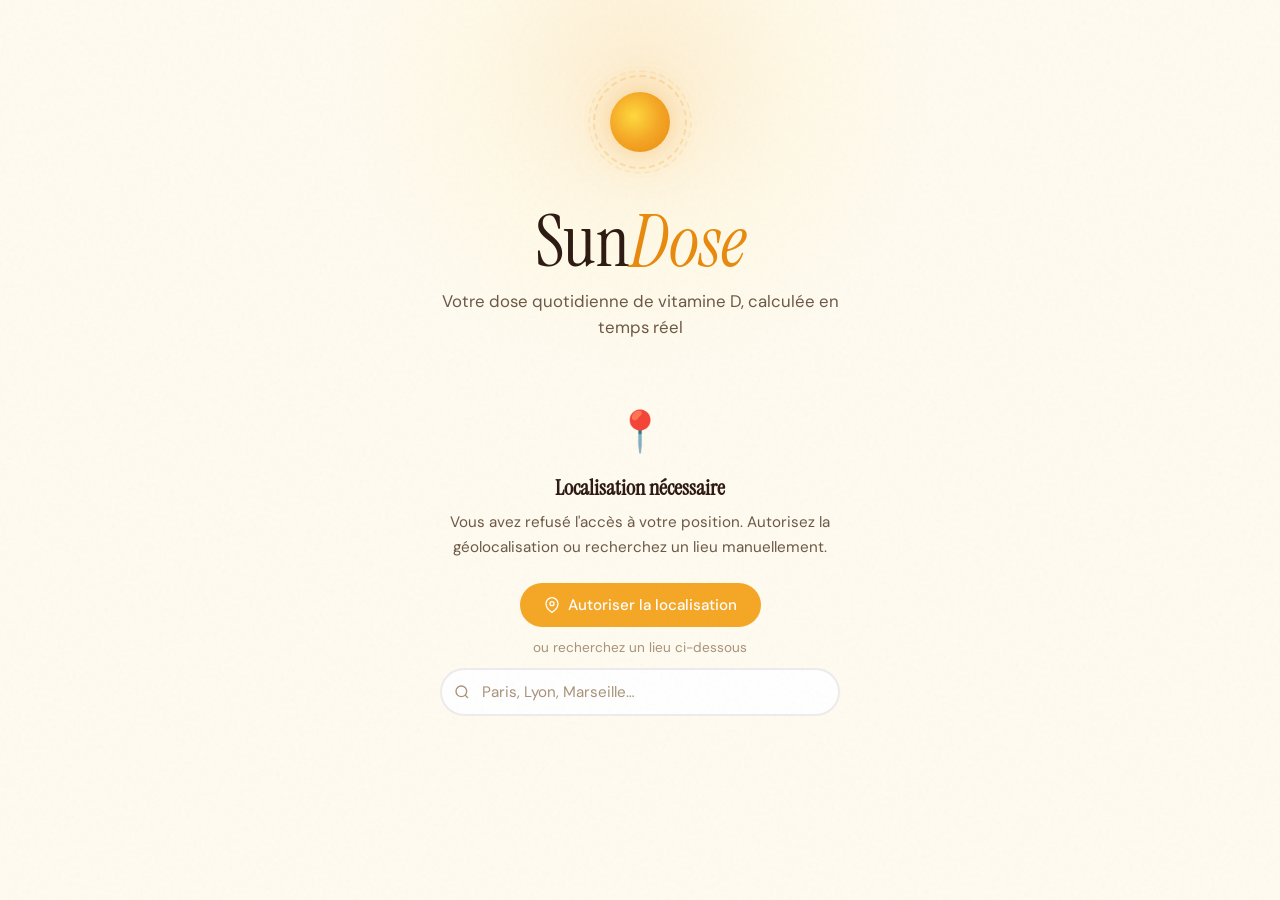
==== index.html @ 243904f8 "Refactor: split monolithic HTML into multi-file ES module structure - Extract CSS to styles/main.css" ====
<!DOCTYPE html>
<html lang="fr">
<head>
  <meta charset="UTF-8">
  <meta name="viewport" content="width=device-width, initial-scale=1.0">
  <title>SunDose — Votre dose quotidienne de vitamine D</title>
  <link href="https://fonts.googleapis.com/css2?family=Instrument+Serif:ital@0;1&family=DM+Sans:ital,opsz,wght@0,9..40,300;0,9..40,400;0,9..40,500;0,9..40,600;1,9..40,300;1,9..40,400&display=swap" rel="stylesheet">
  <link rel="stylesheet" href="styles/main.css">
</head>
<body>

<div class="hero">
  <div class="sun-visual">
    <div class="sun-rays"></div>
    <div class="sun-core"></div>
  </div>
  <h1>Sun<em>Dose</em></h1>
  <p class="subtitle">Votre dose quotidienne de vitamine D, calculée en temps réel</p>
</div>

<div class="container" id="app">
  <div class="loading-state" id="loading">
    <div class="loading-spinner"></div>
    <p>Recherche de votre position…</p>
  </div>
</div>

<script type="module" src="js/main.js"></script>
</body>
</html>
---- styles/main.css ----
:root {
  --sun: #F5A623;
  --sun-glow: #FFD93D;
  --sun-deep: #E8890C;
  --sky-day: #87CEEB;
  --sky-golden: #FDB777;
  --sky-night: #1a1a2e;
  --bg: #FFFBF0;
  --bg-card: #FFFFFF;
  --text: #2C1810;
  --text-soft: #6B5744;
  --text-muted: #A89279;
  --green: #4CAF50;
  --green-bg: #E8F5E9;
  --red: #E57373;
  --red-bg: #FFEBEE;
  --orange: #FF9800;
  --orange-bg: #FFF3E0;
  --radius: 20px;
  --shadow: 0 4px 24px rgba(44,24,16,0.06);
  --shadow-lg: 0 12px 48px rgba(44,24,16,0.1);
}

* { margin:0; padding:0; box-sizing:border-box; }

body {
  font-family: 'DM Sans', sans-serif;
  background: var(--bg);
  color: var(--text);
  min-height: 100vh;
  overflow-x: hidden;
}

/* Grain overlay */
body::after {
  content: '';
  position: fixed;
  top: 0; left: 0; right: 0; bottom: 0;
  background-image: url("data:image/svg+xml,%3Csvg viewBox='0 0 256 256' xmlns='http://www.w3.org/2000/svg'%3E%3Cfilter id='n'%3E%3CfeTurbulence type='fractalNoise' baseFrequency='0.9' numOctaves='4' stitchTiles='stitch'/%3E%3C/filter%3E%3Crect width='100%25' height='100%25' filter='url(%23n)' opacity='0.04'/%3E%3C/svg%3E");
  pointer-events: none;
  z-index: 9999;
}

.hero {
  position: relative;
  padding: 3rem 1.5rem 2rem;
  text-align: center;
  overflow: hidden;
}

.hero::before {
  content: '';
  position: absolute;
  top: -60%; left: 50%; transform: translateX(-50%);
  width: 600px; height: 600px;
  background: radial-gradient(circle, rgba(245,166,35,0.15) 0%, rgba(255,217,61,0.05) 40%, transparent 70%);
  border-radius: 50%;
  animation: pulse 6s ease-in-out infinite;
}

@keyframes pulse {
  0%, 100% { transform: translateX(-50%) scale(1); opacity: 0.8; }
  50% { transform: translateX(-50%) scale(1.1); opacity: 1; }
}

.hero h1 {
  font-family: 'Instrument Serif', serif;
  font-size: clamp(2.5rem, 7vw, 4.5rem);
  font-weight: 400;
  line-height: 1.05;
  position: relative;
  color: var(--text);
  margin-bottom: 0.5rem;
}

.hero h1 em {
  color: var(--sun-deep);
  font-style: italic;
}

.hero .subtitle {
  font-size: 1.05rem;
  color: var(--text-soft);
  max-width: 420px;
  margin: 0 auto;
  line-height: 1.6;
  position: relative;
}

.container {
  max-width: 560px;
  margin: 0 auto;
  padding: 0 1.5rem 4rem;
}

/* Sun animation */
.sun-visual {
  width: 100px; height: 100px;
  margin: 1.5rem auto 2rem;
  position: relative;
}

.sun-core {
  width: 60px; height: 60px;
  background: radial-gradient(circle at 40% 40%, var(--sun-glow), var(--sun), var(--sun-deep));
  border-radius: 50%;
  position: absolute;
  top: 50%; left: 50%;
  transform: translate(-50%, -50%);
  box-shadow: 0 0 30px rgba(245,166,35,0.4), 0 0 60px rgba(245,166,35,0.15);
  animation: sunGlow 3s ease-in-out infinite;
}

@keyframes sunGlow {
  0%, 100% { box-shadow: 0 0 30px rgba(245,166,35,0.4), 0 0 60px rgba(245,166,35,0.15); }
  50% { box-shadow: 0 0 40px rgba(245,166,35,0.5), 0 0 80px rgba(245,166,35,0.2); }
}

.sun-rays {
  position: absolute;
  top: 50%; left: 50%;
  transform: translate(-50%, -50%);
  width: 100px; height: 100px;
  animation: rotateSlow 20s linear infinite;
}

@keyframes rotateSlow { to { transform: translate(-50%, -50%) rotate(360deg); } }

.sun-rays::before, .sun-rays::after {
  content: '';
  position: absolute;
  top: 50%; left: 50%;
  width: 90px; height: 90px;
  transform: translate(-50%, -50%);
  border-radius: 50%;
  border: 2px dashed rgba(245,166,35,0.25);
}

.sun-rays::after { width: 100px; height: 100px; border-color: rgba(245,166,35,0.12); }

/* Loading */
.loading-state {
  text-align: center;
  padding: 3rem 1rem;
}

.loading-spinner {
  width: 40px; height: 40px;
  border: 3px solid rgba(245,166,35,0.2);
  border-top-color: var(--sun);
  border-radius: 50%;
  animation: spin 1s linear infinite;
  margin: 0 auto 1rem;
}

@keyframes spin { to { transform: rotate(360deg); } }

.loading-state p { color: var(--text-muted); font-size: 0.95rem; }

/* Status card */
.status-card {
  background: var(--bg-card);
  border-radius: var(--radius);
  padding: 2rem;
  box-shadow: var(--shadow-lg);
  margin-bottom: 1.5rem;
  position: relative;
  overflow: hidden;
  animation: slideUp 0.6s ease-out;
}

@keyframes slideUp {
  from { opacity: 0; transform: translateY(20px); }
  to { opacity: 1; transform: translateY(0); }
}

.status-card.active::before {
  content: '';
  position: absolute;
  top: 0; left: 0; right: 0;
  height: 4px;
  background: linear-gradient(90deg, var(--green), #81C784);
}

.status-card.inactive::before {
  content: '';
  position: absolute;
  top: 0; left: 0; right: 0;
  height: 4px;
  background: linear-gradient(90deg, var(--orange), var(--red));
}

.status-badge {
  display: inline-flex;
  align-items: center;
  gap: 8px;
  padding: 6px 14px;
  border-radius: 100px;
  font-size: 0.85rem;
  font-weight: 500;
  margin-bottom: 1rem;
}

.status-badge.available { background: var(--green-bg); color: #2E7D32; }
.status-badge.unavailable { background: var(--orange-bg); color: #E65100; }

.status-badge .dot {
  width: 8px; height: 8px;
  border-radius: 50%;
}

.status-badge.available .dot {
  background: var(--green);
  animation: blink 2s ease-in-out infinite;
}

.status-badge.unavailable .dot { background: var(--orange); }

@keyframes blink {
  0%, 100% { opacity: 1; }
  50% { opacity: 0.3; }
}

.status-main {
  font-family: 'Instrument Serif', serif;
  font-size: 1.8rem;
  line-height: 1.2;
  margin-bottom: 0.5rem;
}

.status-detail {
  color: var(--text-soft);
  font-size: 0.95rem;
  line-height: 1.6;
}

/* Chart card */
.elevation-meter {
  background: var(--bg-card);
  border-radius: var(--radius);
  padding: 1.5rem 2rem 1rem;
  box-shadow: var(--shadow);
  margin-bottom: 1.5rem;
  animation: slideUp 0.7s ease-out;
}

.meter-label {
  font-size: 0.8rem;
  text-transform: uppercase;
  letter-spacing: 0.08em;
  color: var(--text-muted);
  margin-bottom: 0.5rem;
  font-weight: 500;
}

.chart-container {
  position: relative;
  width: 100%;
}

.chart-container svg {
  width: 100%;
  height: auto;
  display: block;
}

.chart-legend {
  display: flex;
  gap: 1.2rem;
  flex-wrap: wrap;
  margin-top: 0.5rem;
  padding: 0 4px;
}

.chart-legend-item {
  display: flex;
  align-items: center;
  gap: 6px;
  font-size: 0.75rem;
  color: var(--text-soft);
}

.chart-legend-item .swatch {
  width: 12px;
  height: 3px;
  border-radius: 2px;
  flex-shrink: 0;
}

.chart-values {
  display: flex;
  gap: 1.5rem;
  margin-bottom: 0.8rem;
}

.chart-value-block {
  display: flex;
  flex-direction: column;
}

.chart-value-num {
  font-family: 'Instrument Serif', serif;
  font-size: 1.6rem;
  color: var(--text);
  line-height: 1.1;
}

.chart-value-label {
  font-size: 0.75rem;
  color: var(--text-muted);
}

/* Timeline accordion */
.timeline-card {
  background: var(--bg-card);
  border-radius: var(--radius);
  padding: 1.5rem 2rem;
  box-shadow: var(--shadow);
  margin-bottom: 1.5rem;
  animation: slideUp 0.8s ease-out;
}

.timeline-title {
  font-size: 0.8rem;
  text-transform: uppercase;
  letter-spacing: 0.08em;
  color: var(--text-muted);
  margin-bottom: 1.2rem;
  font-weight: 500;
}

.timeline-row {
  border-bottom: 1px solid rgba(0,0,0,0.04);
}

.timeline-row:last-child { border-bottom: none; }

.timeline-header {
  display: flex;
  align-items: center;
  padding: 0.7rem 0;
  cursor: pointer;
  user-select: none;
  transition: background 0.15s;
  border-radius: 6px;
  margin: 0 -6px;
  padding-left: 6px;
  padding-right: 6px;
}

.timeline-header:hover {
  background: rgba(0,0,0,0.02);
}

.timeline-info { flex: 1; }

.timeline-date {
  font-weight: 500;
  font-size: 0.95rem;
  color: var(--text);
}

.timeline-hours {
  font-size: 0.85rem;
  color: var(--text-soft);
  margin-top: 2px;
}

.timeline-duration {
  font-size: 0.85rem;
  color: var(--text-muted);
  text-align: right;
  font-weight: 500;
  margin-right: 4px;
}

.timeline-chevron {
  width: 20px;
  height: 20px;
  flex-shrink: 0;
  color: var(--text-muted);
  transition: transform 0.25s ease;
}

.timeline-row.open .timeline-chevron {
  transform: rotate(180deg);
}

.timeline-detail {
  max-height: 0;
  overflow: hidden;
  transition: max-height 0.3s ease, padding 0.3s ease;
  padding: 0 6px;
}

.timeline-row.open .timeline-detail {
  max-height: 300px;
  padding: 0 6px 0.8rem 6px;
}

.timeline-detail-inner {
  background: rgba(0,0,0,0.015);
  border-radius: 8px;
  padding: 0.8rem 1rem;
  font-size: 0.84rem;
  line-height: 1.55;
  color: var(--text-soft);
  margin-left: 0;
}

.timeline-detail-inner .detail-row {
  display: flex;
  align-items: baseline;
  gap: 6px;
  margin-bottom: 4px;
}

.timeline-detail-inner .detail-row:last-child { margin-bottom: 0; }

.detail-icon {
  flex-shrink: 0;
  font-size: 0.85rem;
}

/* Info section */
.info-card {
  background: var(--bg-card);
  border-radius: var(--radius);
  padding: 1.5rem 2rem;
  box-shadow: var(--shadow);
  animation: slideUp 0.9s ease-out;
}

.info-card .meter-label { margin-bottom: 0.8rem; }

.info-item {
  display: flex;
  gap: 0.75rem;
  padding: 0.6rem 0;
}

.info-item .icon { font-size: 1.1rem; flex-shrink: 0; margin-top: 2px; }

.info-item p {
  font-size: 0.9rem;
  color: var(--text-soft);
  line-height: 1.55;
}

/* Phototype selector */
.phototype-bar {
  background: var(--bg-card);
  border-radius: var(--radius);
  padding: 1rem 1.5rem;
  box-shadow: var(--shadow);
  margin-bottom: 1.5rem;
  animation: slideUp 0.5s ease-out;
}

.phototype-bar .meter-label { margin-bottom: 0.6rem; }

.phototype-options {
  display: flex;
  gap: 6px;
  flex-wrap: wrap;
}

.phototype-btn {
  flex: 1;
  min-width: 44px;
  padding: 8px 4px;
  border: 2px solid transparent;
  border-radius: 12px;
  cursor: pointer;
  text-align: center;
  transition: all 0.2s ease;
  background: #F8F4EE;
  font-family: 'DM Sans', sans-serif;
  font-size: 0.72rem;
  line-height: 1.3;
  color: var(--text-soft);
}

.phototype-btn:hover { background: #F0EAE0; }

.phototype-btn.active {
  border-color: var(--sun-deep);
  background: #FFF8EE;
  color: var(--text);
  font-weight: 600;
}

.phototype-dot {
  width: 22px; height: 22px;
  border-radius: 50%;
  margin: 0 auto 4px;
  border: 2px solid rgba(255,255,255,0.8);
  box-shadow: 0 1px 3px rgba(0,0,0,0.12);
}

.phototype-info {
  font-size: 0.78rem;
  color: var(--text-muted);
  margin-top: 0.5rem;
  line-height: 1.4;
}

/* Score gauge */
.score-card {
  background: var(--bg-card);
  border-radius: var(--radius);
  padding: 1.5rem 2rem;
  box-shadow: var(--shadow);
  margin-bottom: 1.5rem;
  animation: slideUp 0.65s ease-out;
  text-align: center;
}

.score-ring {
  position: relative;
  width: 130px; height: 130px;
  margin: 0.5rem auto 0.8rem;
}

.score-ring svg { width: 100%; height: 100%; transform: rotate(-90deg); }

.score-ring .score-num {
  position: absolute;
  inset: 0;
  display: flex;
  flex-direction: column;
  align-items: center;
  justify-content: center;
  font-family: 'Instrument Serif', serif;
  font-size: 2.4rem;
  color: var(--text);
  line-height: 1;
}

.score-ring .score-label {
  font-family: 'DM Sans', sans-serif;
  font-size: 0.7rem;
  color: var(--text-muted);
  text-transform: uppercase;
  letter-spacing: 0.06em;
  margin-top: 2px;
}

.score-desc {
  font-size: 0.88rem;
  color: var(--text-soft);
  line-height: 1.45;
}

.score-breakdown {
  display: flex;
  justify-content: center;
  gap: 1.5rem;
  margin-top: 0.8rem;
  font-size: 0.78rem;
  color: var(--text-muted);
}

.score-breakdown span { display: flex; align-items: center; gap: 4px; }

/* Location */
.location-bar {
  display: flex;
  align-items: center;
  justify-content: center;
  gap: 6px;
  font-size: 0.85rem;
  color: var(--text-muted);
  margin-bottom: 2rem;
  padding: 8px 16px;
  background: rgba(255,255,255,0.7);
  border-radius: 100px;
  width: fit-content;
  margin-left: auto;
  margin-right: auto;
  animation: slideUp 0.5s ease-out;
}

.location-bar svg { width: 14px; height: 14px; }

/* Error state */
.error-state {
  text-align: center;
  padding: 2rem;
}

.error-state .emoji { font-size: 2.5rem; margin-bottom: 1rem; }
.error-state h3 { font-family: 'Instrument Serif', serif; font-size: 1.4rem; margin-bottom: 0.5rem; }
.error-state p { color: var(--text-soft); font-size: 0.95rem; line-height: 1.6; margin-bottom: 1.5rem; }

.btn-retry {
  display: inline-flex;
  align-items: center;
  gap: 8px;
  padding: 12px 24px;
  background: var(--sun);
  color: white;
  border: none;
  border-radius: 100px;
  font-size: 0.95rem;
  font-weight: 500;
  cursor: pointer;
  font-family: inherit;
  transition: all 0.2s;
}

.btn-retry:hover { background: var(--sun-deep); transform: translateY(-1px); }

/* Day names */
.day-label { font-weight: 600; }

/* Search location */
.location-search {
  position: relative;
  display: flex;
  align-items: center;
  gap: 8px;
  margin-bottom: 2rem;
  max-width: 460px;
  margin-left: auto;
  margin-right: auto;
  animation: slideUp 0.5s ease-out;
}

.search-wrapper {
  flex: 1;
  position: relative;
}

.search-input {
  width: 100%;
  padding: 12px 16px 12px 40px;
  border: 2px solid rgba(44,24,16,0.08);
  border-radius: 100px;
  font-family: inherit;
  font-size: 0.95rem;
  color: var(--text);
  background: var(--bg-card);
  outline: none;
  transition: border-color 0.2s, box-shadow 0.2s;
}

.search-input:focus {
  border-color: var(--sun);
  box-shadow: 0 0 0 4px rgba(245,166,35,0.1);
}

.search-input::placeholder { color: var(--text-muted); }

.search-icon {
  position: absolute;
  left: 14px;
  top: 50%;
  transform: translateY(-50%);
  color: var(--text-muted);
  pointer-events: none;
}

.search-results {
  position: absolute;
  top: calc(100% + 6px);
  left: 0; right: 0;
  background: var(--bg-card);
  border-radius: 16px;
  box-shadow: var(--shadow-lg);
  z-index: 100;
  overflow: hidden;
  max-height: 280px;
  overflow-y: auto;
}

.search-result-item {
  padding: 12px 16px;
  cursor: pointer;
  transition: background 0.15s;
  border-bottom: 1px solid rgba(0,0,0,0.04);
  display: flex;
  align-items: center;
  gap: 10px;
}

.search-result-item:last-child { border-bottom: none; }
.search-result-item:hover { background: rgba(245,166,35,0.06); }

.search-result-item .result-icon {
  width: 32px; height: 32px;
  border-radius: 8px;
  background: var(--orange-bg);
  display: flex;
  align-items: center;
  justify-content: center;
  font-size: 0.85rem;
  flex-shrink: 0;
}

.search-result-item .result-info { flex: 1; min-width: 0; }

.search-result-item .result-name {
  font-size: 0.9rem;
  font-weight: 500;
  color: var(--text);
  white-space: nowrap;
  overflow: hidden;
  text-overflow: ellipsis;
}

.search-result-item .result-detail {
  font-size: 0.78rem;
  color: var(--text-muted);
  white-space: nowrap;
  overflow: hidden;
  text-overflow: ellipsis;
}

.btn-geolocate {
  width: 44px; height: 44px;
  border-radius: 50%;
  border: 2px solid rgba(44,24,16,0.08);
  background: var(--bg-card);
  cursor: pointer;
  display: flex;
  align-items: center;
  justify-content: center;
  color: var(--text-soft);
  transition: all 0.2s;
  flex-shrink: 0;
}

.btn-geolocate:hover {
  border-color: var(--sun);
  color: var(--sun-deep);
  background: rgba(245,166,35,0.05);
}

.btn-geolocate.active {
  border-color: var(--sun);
  background: var(--orange-bg);
  color: var(--sun-deep);
}

.search-loading {
  padding: 16px;
  text-align: center;
  color: var(--text-muted);
  font-size: 0.85rem;
}

@media (max-width: 480px) {
  .hero { padding: 2rem 1rem 1.5rem; }
  .container { padding: 0 1rem 3rem; }
  .status-card, .elevation-meter, .timeline-card, .info-card { padding: 1.25rem 1.5rem; }
}
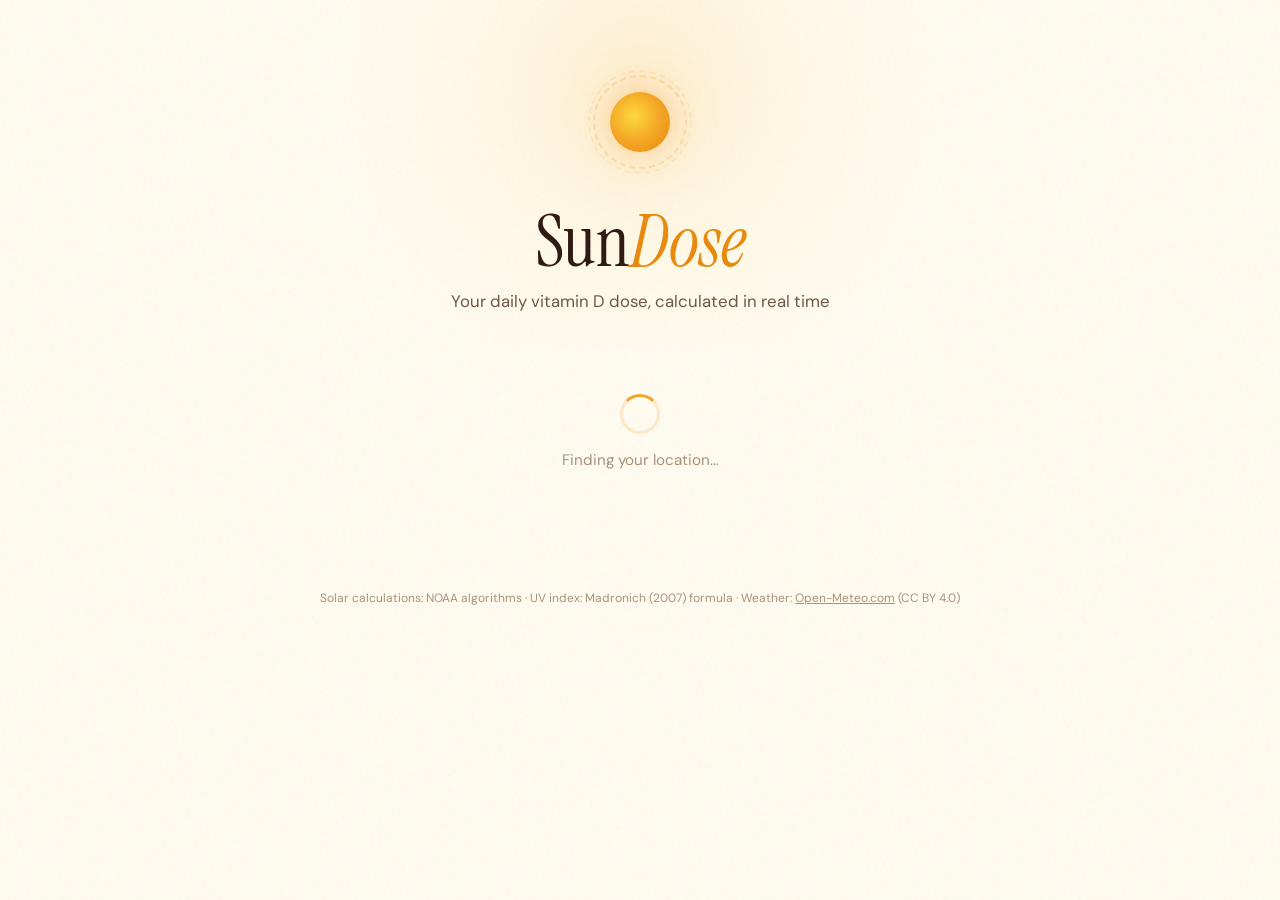
==== commit 0fa7c653: "1.0" ====
--- a/index.html
+++ b/index.html
@@ -1,11 +1,20 @@
 <!DOCTYPE html>
-<html lang="fr">
+<html lang="en">
 <head>
   <meta charset="UTF-8">
   <meta name="viewport" content="width=device-width, initial-scale=1.0">
-  <title>SunDose — Votre dose quotidienne de vitamine D</title>
+  <title>SunDose — Your daily vitamin D dose</title>
   <link href="https://fonts.googleapis.com/css2?family=Instrument+Serif:ital@0;1&family=DM+Sans:ital,opsz,wght@0,9..40,300;0,9..40,400;0,9..40,500;0,9..40,600;1,9..40,300;1,9..40,400&display=swap" rel="stylesheet">
   <link rel="stylesheet" href="styles/main.css">
+  <script type="application/ld+json">
+  {
+    "@context": "https://schema.org",
+    "@type": "WebSite",
+    "name": "SunDose",
+    "url": "https://www.sundose.org/",
+    "description": "Your daily vitamin D dose, calculated in real time"
+  }
+  </script>
 </head>
 <body>
 
@@ -15,16 +24,20 @@
     <div class="sun-core"></div>
   </div>
   <h1>Sun<em>Dose</em></h1>
-  <p class="subtitle">Votre dose quotidienne de vitamine D, calculée en temps réel</p>
+  <p class="subtitle">Your daily vitamin D dose, calculated in real time</p>
 </div>
 
 <div class="container" id="app">
   <div class="loading-state" id="loading">
     <div class="loading-spinner"></div>
-    <p>Recherche de votre position…</p>
+    <p>Finding your location…</p>
   </div>
 </div>
 
 <script type="module" src="js/main.js"></script>
+
+<footer class="app-footer">
+  Solar calculations: NOAA algorithms &middot; UV index: Madronich (2007) formula &middot; Weather: <a href="https://open-meteo.com/" target="_blank">Open-Meteo.com</a> (CC BY 4.0)
+</footer>
 </body>
 </html>
--- a/styles/main.css
+++ b/styles/main.css
@@ -429,6 +429,7 @@
   padding: 1.5rem 2rem;
   box-shadow: var(--shadow);
   animation: slideUp 0.9s ease-out;
+  margin-bottom: 1.5rem;
 }
 
 .info-card .meter-label { margin-bottom: 0.8rem; }
@@ -750,6 +751,15 @@
   font-size: 0.85rem;
 }
 
+.app-footer {
+  text-align: center;
+  font-size: 0.75rem;
+  color: var(--text-muted);
+  margin-top: 0.5rem;
+  padding-bottom: 2rem;
+}
+.app-footer a { color: inherit; }
+
 @media (max-width: 480px) {
   .hero { padding: 2rem 1rem 1.5rem; }
   .container { padding: 0 1rem 3rem; }
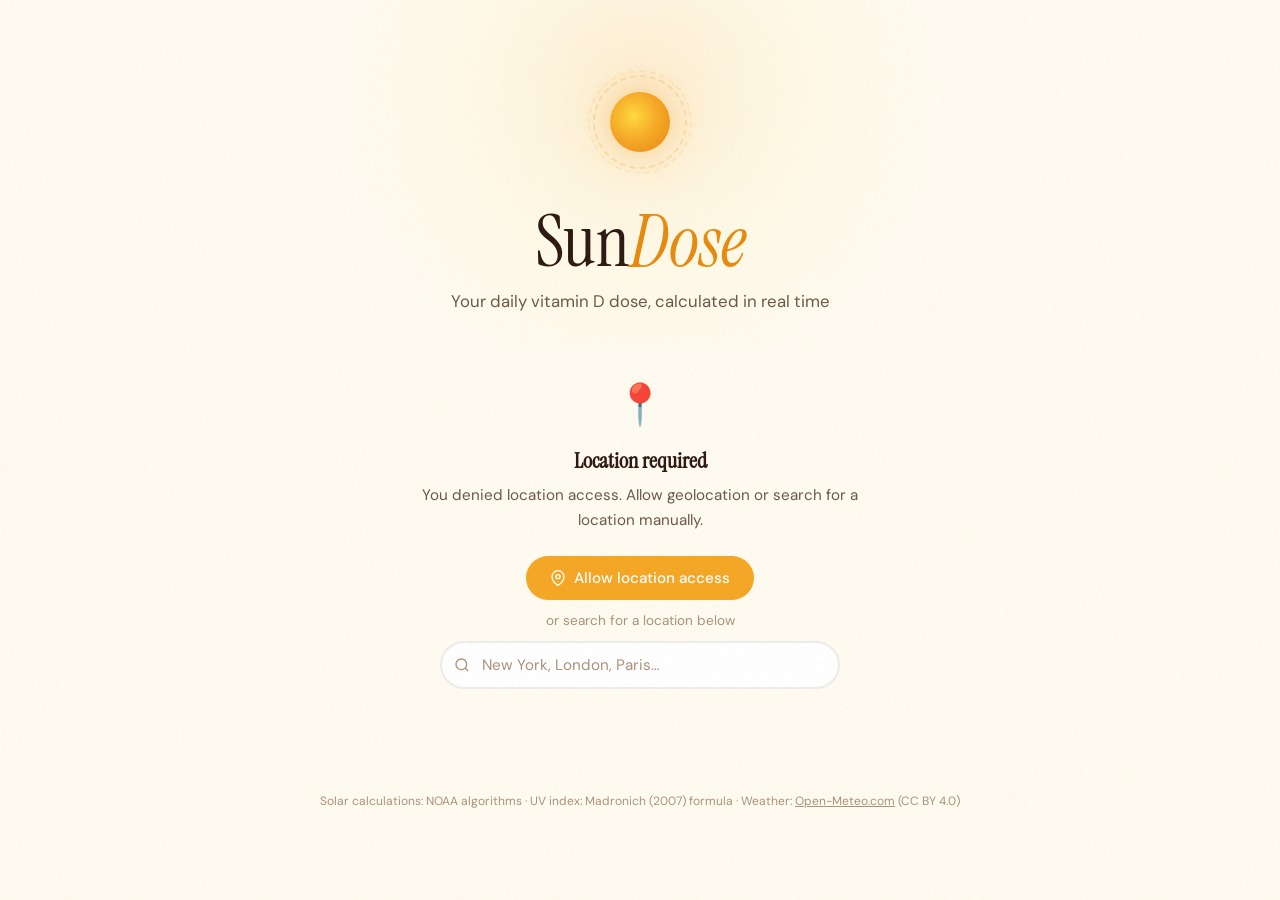
==== commit 0bac4170: "1.1" ====
--- a/index.html
+++ b/index.html
@@ -3,7 +3,9 @@
 <head>
   <meta charset="UTF-8">
   <meta name="viewport" content="width=device-width, initial-scale=1.0">
-  <title>SunDose — Your daily vitamin D dose</title>
+  <title>SunDose: Your Daily Vitamin D Dose, Calculated In Real Time</title>
+  <meta name="description" content="SunDose calculates your optimal Vitamin D sun window in real time — based on your location, UV index, cloud cover, and skin type. Free, instant, no account needed.">
+  <link rel="icon" href="img/favicon.png" type="image/png">
   <link href="https://fonts.googleapis.com/css2?family=Instrument+Serif:ital@0;1&family=DM+Sans:ital,opsz,wght@0,9..40,300;0,9..40,400;0,9..40,500;0,9..40,600;1,9..40,300;1,9..40,400&display=swap" rel="stylesheet">
   <link rel="stylesheet" href="styles/main.css">
   <script type="application/ld+json">
--- a/styles/main.css
+++ b/styles/main.css
@@ -409,16 +409,16 @@
 }
 
 .timeline-detail-inner .detail-row {
-  display: flex;
-  align-items: baseline;
-  gap: 6px;
-  margin-bottom: 4px;
+  display: block;
+  margin-bottom: 6px;
+  line-height: 1.6;
 }
 
 .timeline-detail-inner .detail-row:last-child { margin-bottom: 0; }
 
 .detail-icon {
-  flex-shrink: 0;
+  display: inline;
+  margin-right: 3px;
   font-size: 0.85rem;
 }
 
